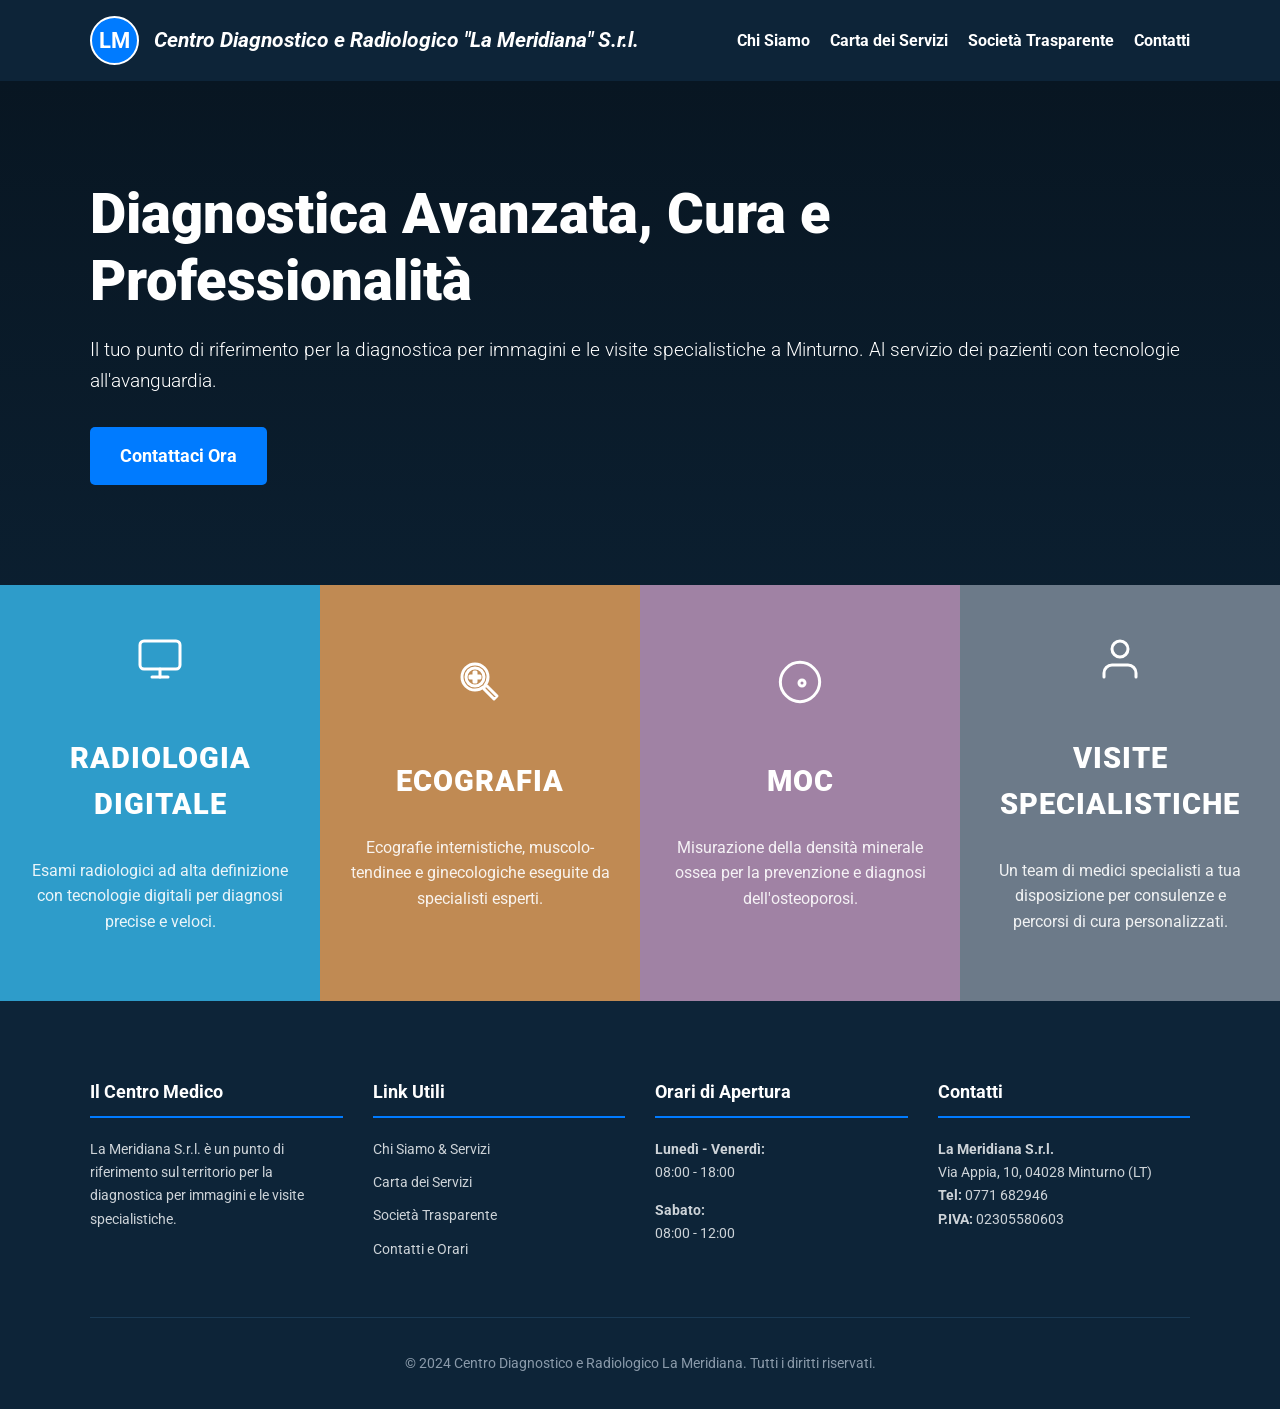
==== index.html @ 8ffae7f6 "Add files via upload" ====
<!DOCTYPE html>
<html lang="it">
<head>
    <meta charset="UTF-8">
    <meta name="viewport" content="width=device-width, initial-scale=1.0">
    <title>Centro Diagnostico La Meridiana - Minturno</title>
    <link rel="stylesheet" href="style.css">
    <link rel="preconnect" href="https://fonts.googleapis.com">
    <link rel="preconnect" href="https://fonts.gstatic.com" crossorigin>
    <link href="https://fonts.googleapis.com/css2?family=Roboto:wght@300;400;700;900&display=swap" rel="stylesheet">
</head>
<body>

<header>
    <div class="container">
        <h1>
            <a href="index.html" class="logo-link">
                <span class="logo-icon">LM</span>
                <span class="logo-text-container">
                    <span class="logo-line-1">Centro Diagnostico e Radiologico</span>
                    <span class="logo-line-2">"La Meridiana" S.r.l.</span>
                </span>
            </a>
        </h1>
        
        <nav id="main-nav">
            <ul>
                <!-- La homepage non ha il link a se stessa nel menu principale -->
                <li><a href="chi-siamo.html">Chi Siamo</a></li>
                <li><a href="carta-dei-servizi.html">Carta dei Servizi</a></li>
                <li><a href="societa-trasparente.html">Società Trasparente</a></li>
                <li><a href="contatti.html">Contatti</a></li>
            </ul>
        </nav>
    </div>
    
    <!-- Il pulsante è stato spostato qui fuori dal .container -->
    <button class="menu-toggle" id="menu-toggle">
        <div class="bar"></div>
        <div class="bar"></div>
        <div class="bar"></div>
    </button>
</header>

    <main>
        <section id="hero-combined">
            <div class="hero-content container">
                <h2>Diagnostica Avanzata, Cura e Professionalità</h2>
                <p>Il tuo punto di riferimento per la diagnostica per immagini e le visite specialistiche a Minturno. Al servizio dei pazienti con tecnologie all'avanguardia.</p>
                <a href="contatti.html" class="cta-button">Contattaci Ora</a>
            </div>

            <div class="full-width-services">
                <div class="service-grid-colored">
                    <div class="service-box" style="background-color: #2E9CCA;">
                        <div class="service-icon"><svg xmlns="http://www.w3.org/2000/svg" width="48" height="48" viewBox="0 0 24 24" fill="none" stroke="currentColor" stroke-width="1.5" stroke-linecap="round" stroke-linejoin="round"><rect x="2" y="3" width="20" height="14" rx="2" ry="2"></rect><line x1="8" y1="21" x2="16" y2="21"></line><line x1="12" y1="17" x2="12" y2="21"></line></svg></div>
                        <h3>Radiologia Digitale</h3><p>Esami radiologici ad alta definizione con tecnologie digitali per diagnosi precise e veloci.</p>
                    </div>
                    <div class="service-box" style="background-color: #C08A53;">
                        <div class="service-icon"><svg xmlns="http://www.w3.org/2000/svg" width="48" height="48" viewBox="0 0 24 24" fill="none" stroke="currentColor" stroke-width="1.5" stroke-linecap="round" stroke-linejoin="round"><path d="M15.5 14h-.79l-.28-.27C15.41 12.59 16 11.11 16 9.5 16 5.91 13.09 3 9.5 3S3 5.91 3 9.5 5.91 16 9.5 16c1.61 0 3.09-.59 4.23-1.57l.27.28v.79l5 4.99L20.49 19l-4.99-5zm-6 0C7.01 14 5 11.99 5 9.5S7.01 5 9.5 5 14 7.01 14 9.5 11.99 14 9.5 14z"></path><path d="M12 10h-2v2H9v-2H7V9h2V7h1v2h2v1z"></path></svg></div>
                        <h3>Ecografia</h3><p>Ecografie internistiche, muscolo-tendinee e ginecologiche eseguite da specialisti esperti.</p>
                    </div>
                    <div class="service-box" style="background-color: #A082A4;">
                        <div class="service-icon"><svg xmlns="http://www.w3.org/2000/svg" width="48" height="48" viewBox="0 0 24 24" fill="none" stroke="currentColor" stroke-width="1.5" stroke-linecap="round" stroke-linejoin="round"><path d="M14.5 12.5C14.5 13.3284 13.8284 14 13 14C12.1716 14 11.5 13.3284 11.5 12.5C11.5 11.6716 12.1716 11 13 11C13.8284 11 14.5 11.6716 14.5 12.5Z"></path><path d="M18.8839 18.8839C17.0294 20.7384 14.6158 21.8333 12 21.8333C9.38418 21.8333 6.97063 20.7384 5.11612 18.8839C3.26161 17.0294 2.16667 14.6158 2.16667 12C2.16667 9.38418 3.26161 6.97063 5.11612 5.11612C6.97063 3.26161 9.38418 2.16667 12 2.16667C14.6158 2.16667 16.9706 3.26161 18.8839 5.11612C20.7384 6.97063 21.8333 9.38418 21.8333 12C21.8333 14.6158 20.7384 16.9706 18.8839 18.8839Z"></path></svg></div>
                        <h3>MOC</h3><p>Misurazione della densità minerale ossea per la prevenzione e diagnosi dell'osteoporosi.</p>
                    </div>
                    <div class="service-box" style="background-color: #6C7A89;">
                        <div class="service-icon"><svg xmlns="http://www.w3.org/2000/svg" width="48" height="48" viewBox="0 0 24 24" fill="none" stroke="currentColor" stroke-width="1.5" stroke-linecap="round" stroke-linejoin="round"><path d="M20 21v-2a4 4 0 0 0-4-4H8a4 4 0 0 0-4 4v2"></path><circle cx="12" cy="7" r="4"></circle></svg></div>
                        <h3>Visite Specialistiche</h3><p>Un team di medici specialisti a tua disposizione per consulenze e percorsi di cura personalizzati.</p>
                    </div>
                </div>
            </div>
        </section>
    </main>

    <footer>
        <div class="container">
            <div class="footer-grid">
                <div class="footer-column"><h3>Il Centro Medico</h3><p>La Meridiana S.r.l. è un punto di riferimento sul territorio per la diagnostica per immagini e le visite specialistiche.</p></div>
                <div class="footer-column"><h3>Link Utili</h3><ul><li><a href="chi-siamo.html">Chi Siamo & Servizi</a></li><li><a href="carta-dei-servizi.html">Carta dei Servizi</a></li><li><a href="societa-trasparente.html">Società Trasparente</a></li><li><a href="contatti.html">Contatti e Orari</a></li></ul></div>
                <div class="footer-column">
                    <h3>Orari di Apertura</h3>
                    <!-- Orari aggiornati -->
                    <p><strong>Lunedì - Venerdì:</strong><br>08:00 - 18:00</p>
                    <p><strong>Sabato:</strong><br>08:00 - 12:00</p>
                </div>
                <div class="footer-column">
                    <h3>Contatti</h3>
                    <!-- Contatti aggiornati -->
                    <p><strong>La Meridiana S.r.l.</strong><br>Via Appia, 10, 04028 Minturno (LT)<br><strong>Tel:</strong> 0771 682946<br><strong>P.IVA:</strong> 02305580603</p>
                </div>
            </div>
            <div class="footer-bottom"><p>© 2024 Centro Diagnostico e Radiologico La Meridiana. Tutti i diritti riservati.</p></div>
        </div>
    </footer>

<script>
    const menuToggle = document.getElementById('menu-toggle');
    const mainNav = document.getElementById('main-nav');

    menuToggle.addEventListener('click', () => {
        // Invece di 'active', cambiamo la classe del NAV per farlo apparire/scomparire
        if (mainNav.classList.contains('mobile-nav')) {
            mainNav.classList.remove('mobile-nav');
        } else {
            mainNav.classList.add('mobile-nav');
        }
    });
</script>

</body>
</html>
---- style.css ----
/* Reset e Stili Globali */
body {
    font-family: 'Roboto', sans-serif;
    margin: 0;
    line-height: 1.6;
    color: #333;
    background-color: #f4f4f4;
}

.container {
    width: 90%;
    max-width: 1100px;
    margin: auto;
    padding: 0;
}

h1, h2, h3 {
    font-weight: 700;
    color: #004080;
}

a {
    color: #007BFF;
    text-decoration: none;
}
a:hover {
    text-decoration: underline;
}

/* Header */
header {
    background: #0d2438;
    padding: 1rem 20px;
    position: sticky;
    top: 0;
    z-index: 1000;
    display: flex;
    align-items: center;
    justify-content: space-between;
}

header .container {
    display: flex;
    justify-content: space-between;
    align-items: center;
    width: 100%;
}

/* Nascondiamo l'H1 di base perché lo stilizziamo nel link */
header h1 {
    margin: 0;
}

.logo-link {
    display: flex;
    align-items: center;
    color: #fff;
    text-decoration: none;
}
.logo-link:hover {
    text-decoration: none;
    color: #fff;
}

.logo-icon {
    display: flex;
    align-items: center;
    justify-content: center;
    width: 45px;
    height: 45px;
    border-radius: 50%;
    background-color: #007BFF; /* Colore di sfondo del cerchio */
    color: #fff;
    font-weight: 700;
    font-size: 1.4rem;
    margin-right: 15px;
    border: 2px solid #fff; /* Bordo bianco attorno al cerchio */
}

.logo-text-container {
    display: flex;
    flex-direction: column;
    font-size: 1.3rem;
    font-weight: 700;
    font-style: italic; /* Applica il corsivo come richiesto */
    line-height: 1.2;
}

.logo-line-1, .logo-line-2 {
    display: block; /* Mantiene le scritte su righe separate */
}

/* Su desktop nascondiamo le singole righe e mostriamo il testo completo */
.logo-line-1::after {
    content: ' "La Meridiana" S.r.l.';
    white-space: nowrap;
}
.logo-line-2 {
    display: none;
}


header nav ul {
    list-style: none;
    margin: 0;
    padding: 0;
    display: flex;
}

header nav ul li {
    margin-left: 20px;
}

header nav a {
    text-decoration: none;
    color: #fff;
    font-weight: 700;
    transition: color 0.3s, border-bottom-color 0.3s;
    padding-bottom: 5px;
    border-bottom: 2px solid transparent;
}

header nav a:hover {
    color: #007BFF;
    border-bottom-color: #007BFF;
    text-decoration: none;
}

/* ---- MENU MOBILE ---- */
.menu-toggle {
    display: none;
    flex-direction: column;
    justify-content: space-around;
    width: 30px;
    height: 25px;
    background: transparent;
    border: none;
    cursor: pointer;
    padding: 0;
    z-index: 1001;
}
.menu-toggle .bar {
    width: 100%;
    height: 3px;
    background-color: #fff;
    border-radius: 10px;
    transition: all 0.3s ease-in-out;
}


/* ---- BLOCCO COMBINATO HERO + SERVIZI (HOMEPAGE) ---- */
#hero-combined {
    padding-top: 100px;
    position: relative;
    background-color: #0d2438;
}

#hero-combined::before {
    content: '';
    position: absolute;
    top: 0;
    left: 0;
    right: 0;
    bottom: 0;
    z-index: 1;
    background: 
        linear-gradient(to bottom, rgba(255, 255, 255, 0), rgba(13, 36, 56, 1) 90%),
        linear-gradient(rgba(0, 0, 0, 0.4), rgba(0, 0, 0, 0.4)),
        url('https://images.unsplash.com/photo-1576091160550-2173dba999ef?q=80&w=2070&auto=format&fit=crop') no-repeat center center/cover;
}

.hero-content {
    position: relative;
    z-index: 2;
    color: #fff;
    padding-bottom: 100px;
    text-align: left;
}
.hero-content h2 { font-size: 3.5rem; font-weight: 900; line-height: 1.2; color: #fff; margin-bottom: 20px; margin-top: 0; }
.hero-content p { font-size: 1.2rem; margin-bottom: 30px; font-weight: 300; }

.cta-button {
    background: #007BFF;
    color: #fff;
    padding: 15px 30px;
    text-decoration: none;
    border-radius: 5px;
    font-size: 1.1rem;
    font-weight: 700;
    transition: background-color 0.3s;
    display: inline-block;
}
.cta-button:hover { background: #0056b3; text-decoration: none; }


/* ---- SEZIONE SERVIZI (HOMEPAGE) A PIENO SCHERMO ---- */
.full-width-services {
    position: relative;
    z-index: 2;
}
.service-grid-colored {
    display: grid;
    grid-template-columns: repeat(4, 1fr);
    gap: 0;
}
.service-box {
    color: #fff;
    padding: 50px 30px;
    text-align: center;
    transition: transform 0.3s, filter 0.3s;
    display: flex;
    flex-direction: column;
    align-items: center;
    justify-content: center;
}
.service-box:hover {
    transform: translateY(-15px);
    filter: brightness(1.1);
}
.service-box .service-icon {
    margin-bottom: 20px;
    line-height: 1;
}
.service-box .service-icon svg {
    stroke-width: 1.5;
}
.service-box h3 {
    color: #fff;
    font-size: 1.8rem;
    font-weight: 900;
    margin-bottom: 15px;
    text-transform: uppercase;
    letter-spacing: 1px;
}
.service-box p {
    font-size: 1rem;
    line-height: 1.6;
    opacity: 0.9;
    max-width: 300px;
}


/* ---- STILI PAGINE INTERNE GENERICI ---- */
main { background-color: #fff; }
main > .container { padding-top: 40px; padding-bottom: 40px; }
.page-header {
    background-color: #f8f9fa;
    padding: 40px 20px;
    margin-bottom: 40px;
    border-bottom: 1px solid #dee2e6;
}
.page-header h1 { margin: 0; text-align: center; }

.page-container {
    display: grid;
    grid-template-columns: 2fr 1fr;
    gap: 40px;
}
.main-content ul { list-style-type: square; padding-left: 20px; }

/* Layout 2 colonne per Chi Siamo */
.two-column-layout { display: grid; grid-template-columns: 1fr 1fr; gap: 40px; }
.column h2 { border-bottom: 2px solid #007BFF; padding-bottom: 10px; }

/* ---- SIDEBAR ---- */
.sidebar { position: sticky; top: 120px; align-self: flex-start; }
.sidebar .action-button {
    display: flex;
    align-items: center;
    justify-content: center;
    padding: 15px;
    margin-bottom: 15px;
    text-decoration: none;
    font-weight: 700;
    border-radius: 8px;
    transition: all 0.3s;
    font-size: 1rem;
}
.sidebar .action-button:hover { text-decoration: none; }
.sidebar .action-button .icon { margin-right: 10px; font-size: 1.2rem; }
.action-button.call { background-color: #6c757d; color: #fff; }
.action-button.call:hover { background-color: #5a6268; }
.action-button.maps { background-color: #fff; color: #333; border: 1px solid #ddd; }
.action-button.maps:hover { background-color: #f4f4f4; }
.action-button.whatsapp-side { background-color: #25D366; color: #fff; }
.action-button.whatsapp-side:hover { background-color: #1DA851; }
.document-links-page { display: flex; gap: 15px; }

/* ---- STILI SOCIETÀ TRASPARENTE ---- */
.button-grid {
    display: grid;
    grid-template-columns: 1fr 1fr;
    gap: 15px;
}
.transparent-button {
    background-color: #007BFF;
    color: #fff;
    padding: 20px;
    text-decoration: none;
    border-radius: 8px;
    display: flex;
    align-items: center;
    font-weight: 700;
    transition: all 0.3s;
    border: 2px solid #007BFF;
}
.transparent-button:hover { background-color: #0056b3; border-color: #0056b3; text-decoration: none; }
.transparent-button span { margin-right: 15px; font-size: 1.5rem; }

.disclaimer-box {
    margin-top: 40px;
    padding: 20px;
    background-color: #f8f9fa;
    border-left: 5px solid #6c757d;
}
.disclaimer-button {
    display: inline-block;
    margin-top: 15px;
    background-color: #6c757d;
    color: #fff;
    padding: 10px 20px;
    text-decoration: none;
    border-radius: 5px;
}
.disclaimer-button:hover { text-decoration: none; background-color: #5a6268; }

/* ---- STILI PAGINA CONTATTI ---- */
.contact-bar { display: flex; background-color: #f8f9fa; }
.contact-button { flex: 1; text-align: center; padding: 20px; text-decoration: none; font-weight: 700; color: #fff; transition: opacity 0.3s; }
.contact-button:hover { opacity: 0.9; text-decoration: none; }
.contact-button.call-main { background-color: #6c757d; }
.contact-button.whatsapp { background-color: #25D366; }
.contact-button.gmaps { background-color: #fff; color: #333; border: 1px solid #ddd; }

.contact-page-info { padding-top: 60px; padding-bottom: 60px; }
.contact-page-info h2 { text-align: center; margin-bottom: 40px; }
.info-columns { display: grid; grid-template-columns: repeat(3, 1fr); gap: 30px; text-align: center; }
.full-width-map iframe { display: block; width: 100%; border: 0; }

/* ---- FOOTER ---- */
footer {
    background-color: #0d2438;
    color: #cdd3d8;
    padding: 60px 20px 20px 20px;
}
.footer-grid { display: grid; grid-template-columns: repeat(4, 1fr); gap: 30px; }
.footer-column h3 { color: #fff; font-size: 1.1rem; margin-bottom: 20px; padding-bottom: 10px; border-bottom: 2px solid #007BFF; }
.footer-column p, .footer-column li { font-size: 0.9rem; }
.footer-column ul { list-style: none; padding: 0; }
.footer-column ul li { margin-bottom: 10px; }
.footer-column ul a { color: #cdd3d8; text-decoration: none; transition: color 0.3s; }
.footer-column ul a:hover { color: #007BFF; text-decoration: none; }

.footer-bottom { text-align: center; margin-top: 40px; padding-top: 20px; border-top: 1px solid #1a3a55; font-size: 0.9rem; color: #8a9aaa; }

/* ---- RESPONSIVE DESIGN ---- */
@media (max-width: 992px) {
    .footer-grid, .info-columns {
        grid-template-columns: 1fr 1fr;
    }
}

@media (max-width: 768px) {
    header .container {
        flex-wrap: nowrap;
        align-items: center;
    }
    
    /* MODIFICHE LOGO RESPONSIVE */
    .logo-text-container {
        font-size: 1rem;
    }
    .logo-line-1::after {
        content: ''; /* Rimuove il testo aggiunto per il desktop */
    }
    .logo-line-2 {
        display: block; /* Mostra la seconda riga */
    }


    .menu-toggle {
        display: flex;
        flex-shrink: 0;
    }
    
    /* Il menu di navigazione su desktop è nascosto */
    header nav {
        display: none;
    }

    /* Stile per il menu quando è aperto su mobile */
    .mobile-nav {
        display: block;
        position: absolute;
        top: 100%;
        left: 0;
        right: 0;
        background-color: #0d2438;
        padding: 10px 0;
        border-top: 1px solid #1a3a55;
    }
    .mobile-nav ul {
        flex-direction: column;
        align-items: center;
    }
    .mobile-nav ul li {
        margin: 10px 0;
    }
    
    #hero-combined { padding-top: 40px; }
    .hero-content { text-align: center; padding-bottom: 40px; }
    .hero-content h2 { font-size: 2.5rem; }

    .service-grid-colored { grid-template-columns: 1fr 1fr; }

    .two-column-layout, .page-container, .button-grid, .info-columns {
        grid-template-columns: 1fr;
    }
    .sidebar { position: static; margin-top: 40px; }
    .contact-bar { flex-direction: column; }
    .footer-grid { grid-template-columns: 1fr; text-align: center; }
    .footer-column h3 { display: inline-block; border-bottom-width: 2px; }
}

@media (max-width: 500px) {
    .service-grid-colored {
        grid-template-columns: 1fr;
    }
}```
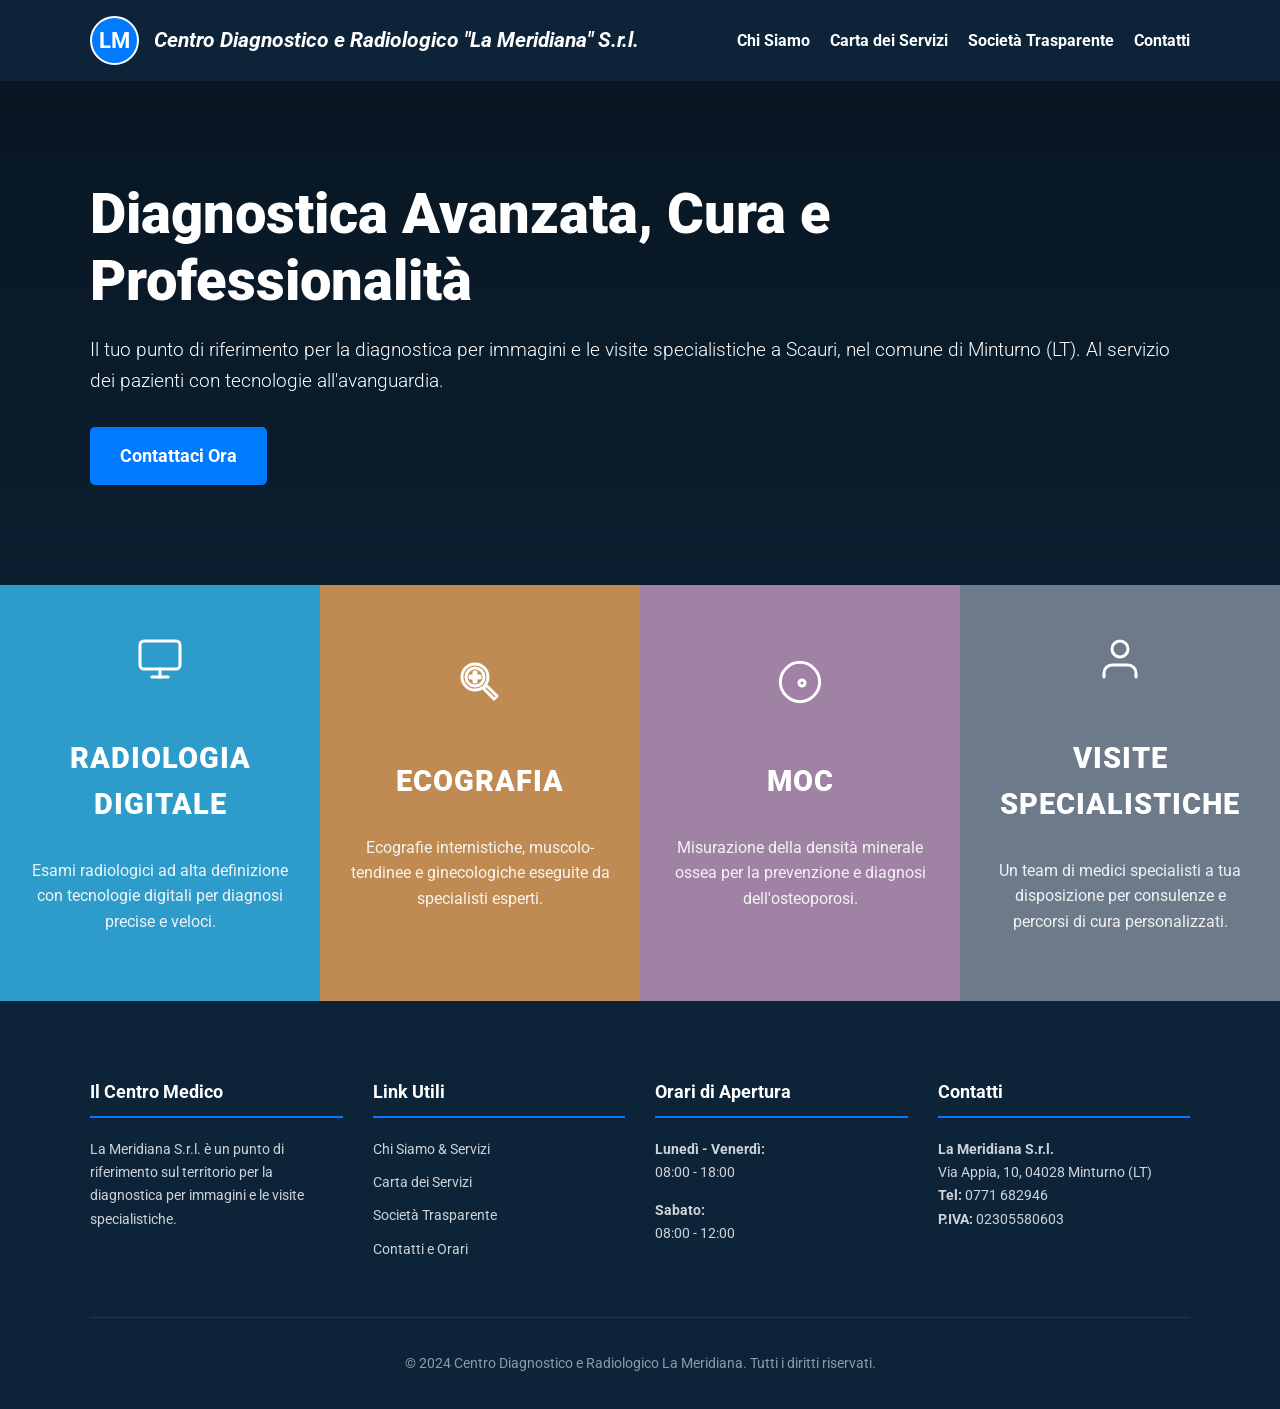
==== commit 5afe9d25: "SEO: ottimizza homepage e dati strutturati del centro" ====
--- a/index.html
+++ b/index.html
@@ -3,7 +3,15 @@
 <head>
     <meta charset="UTF-8">
     <meta name="viewport" content="width=device-width, initial-scale=1.0">
-    <title>Centro Diagnostico La Meridiana - Minturno</title>
+    <title>Radiologia, ecografia e MOC a Scauri (Minturno) | La Meridiana</title>
+    <meta name="description" content="Centro Diagnostico e Radiologico La Meridiana a Scauri, Minturno (LT): radiologia digitale, ecografia, MOC e visite specialistiche. Tel. 0771 682946.">
+    <link rel="canonical" href="https://centrodiagnosticolameridiana.github.io/scauri/">
+    <meta property="og:type" content="website">
+    <meta property="og:locale" content="it_IT">
+    <meta property="og:title" content="Radiologia, ecografia e MOC a Scauri (Minturno) | La Meridiana">
+    <meta property="og:description" content="Centro Diagnostico e Radiologico La Meridiana a Scauri, Minturno (LT): radiologia digitale, ecografia, MOC e visite specialistiche. Tel. 0771 682946.">
+    <meta property="og:url" content="https://centrodiagnosticolameridiana.github.io/scauri/">
+    <script type="application/ld+json">{"@context":"https://schema.org","@type":"MedicalClinic","@id":"https://centrodiagnosticolameridiana.github.io/scauri/#centro","name":"Centro Diagnostico e Radiologico La Meridiana S.r.l.","url":"https://centrodiagnosticolameridiana.github.io/scauri/","telephone":"+390771682946","email":"radiologiameridiana@gmail.com","address":{"@type":"PostalAddress","streetAddress":"Via Appia, 10","addressLocality":"Minturno","addressRegion":"LT","postalCode":"04028","addressCountry":"IT"},"openingHoursSpecification":[{"@type":"OpeningHoursSpecification","dayOfWeek":["Monday","Tuesday","Wednesday","Thursday","Friday"],"opens":"08:00","closes":"18:00"},{"@type":"OpeningHoursSpecification","dayOfWeek":"Saturday","opens":"08:00","closes":"12:00"}]}</script>
     <link rel="stylesheet" href="style.css">
     <link rel="preconnect" href="https://fonts.googleapis.com">
     <link rel="preconnect" href="https://fonts.gstatic.com" crossorigin>
@@ -46,7 +54,7 @@
         <section id="hero-combined">
             <div class="hero-content container">
                 <h2>Diagnostica Avanzata, Cura e Professionalità</h2>
-                <p>Il tuo punto di riferimento per la diagnostica per immagini e le visite specialistiche a Minturno. Al servizio dei pazienti con tecnologie all'avanguardia.</p>
+                <p>Il tuo punto di riferimento per la diagnostica per immagini e le visite specialistiche a Scauri, nel comune di Minturno (LT). Al servizio dei pazienti con tecnologie all'avanguardia.</p>
                 <a href="contatti.html" class="cta-button">Contattaci Ora</a>
             </div>
 
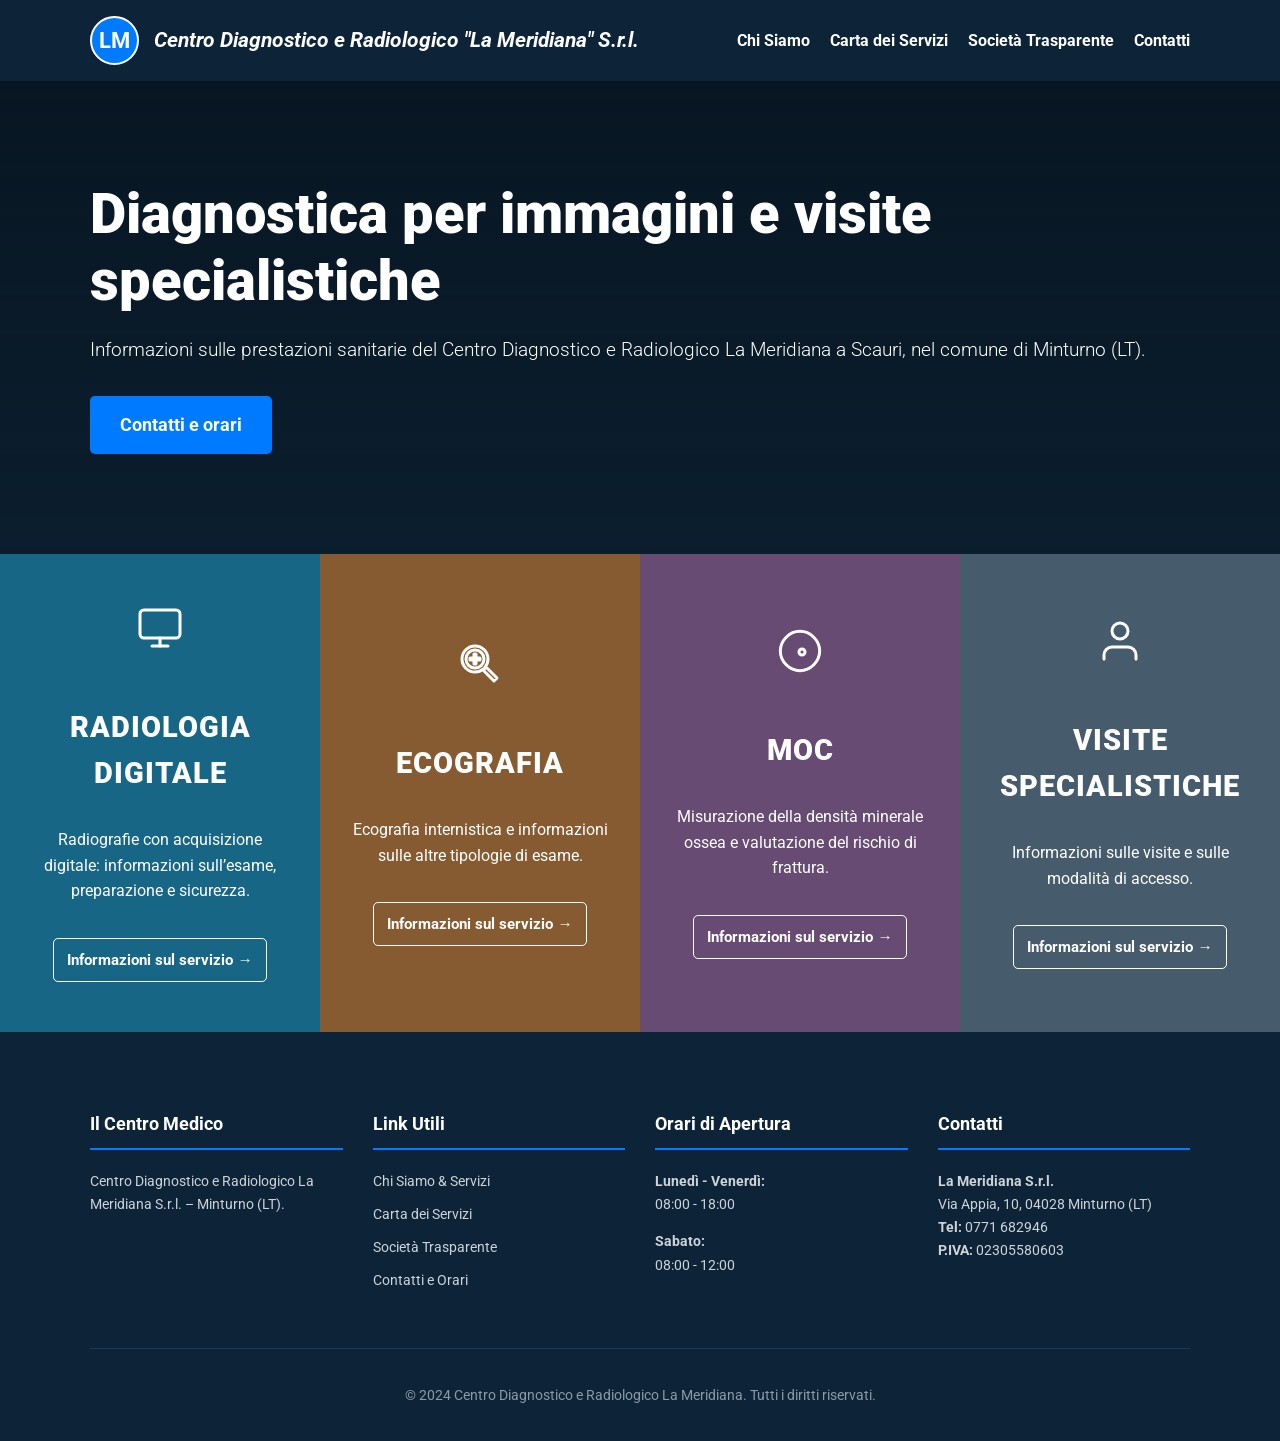
==== commit c628321d: "Collega i quattro riquadri alle schede informative e migliora accessibilità" ====
--- a/index.html
+++ b/index.html
@@ -11,11 +11,14 @@
     <meta property="og:title" content="Radiologia, ecografia e MOC a Scauri (Minturno) | La Meridiana">
     <meta property="og:description" content="Centro Diagnostico e Radiologico La Meridiana a Scauri, Minturno (LT): radiologia digitale, ecografia, MOC e visite specialistiche. Tel. 0771 682946.">
     <meta property="og:url" content="https://centrodiagnosticolameridiana.github.io/scauri/">
-    <script type="application/ld+json">{"@context":"https://schema.org","@type":"MedicalClinic","@id":"https://centrodiagnosticolameridiana.github.io/scauri/#centro","name":"Centro Diagnostico e Radiologico La Meridiana S.r.l.","url":"https://centrodiagnosticolameridiana.github.io/scauri/","telephone":"+390771682946","email":"radiologiameridiana@gmail.com","address":{"@type":"PostalAddress","streetAddress":"Via Appia, 10","addressLocality":"Minturno","addressRegion":"LT","postalCode":"04028","addressCountry":"IT"},"openingHoursSpecification":[{"@type":"OpeningHoursSpecification","dayOfWeek":["Monday","Tuesday","Wednesday","Thursday","Friday"],"opens":"08:00","closes":"18:00"},{"@type":"OpeningHoursSpecification","dayOfWeek":"Saturday","opens":"08:00","closes":"12:00"}]}</script>
+    <script type="application/ld+json">{"@context":"https://schema.org","@graph":[{"@type":"WebSite","@id":"https://centrodiagnosticolameridiana.github.io/scauri/#website","url":"https://centrodiagnosticolameridiana.github.io/scauri/","name":"Centro Diagnostico La Meridiana","alternateName":["La Meridiana","Centro Diagnostico e Radiologico La Meridiana S.r.l."],"inLanguage":"it-IT","publisher":{"@id":"https://centrodiagnosticolameridiana.github.io/scauri/#centro"}},{"@type":"MedicalClinic","@id":"https://centrodiagnosticolameridiana.github.io/scauri/#centro","name":"Centro Diagnostico e Radiologico La Meridiana S.r.l.","url":"https://centrodiagnosticolameridiana.github.io/scauri/","telephone":"+390771682946","email":"radiologiameridiana@gmail.com","address":{"@type":"PostalAddress","streetAddress":"Via Appia, 10","addressLocality":"Minturno","addressRegion":"LT","postalCode":"04028","addressCountry":"IT"},"openingHoursSpecification":[{"@type":"OpeningHoursSpecification","dayOfWeek":["Monday","Tuesday","Wednesday","Thursday","Friday"],"opens":"08:00","closes":"18:00"},{"@type":"OpeningHoursSpecification","dayOfWeek":"Saturday","opens":"08:00","closes":"12:00"}],"alternateName":"La Meridiana","logo":{"@type":"ImageObject","url":"https://centrodiagnosticolameridiana.github.io/scauri/favicon.svg","width":96,"height":96}}]}</script>
     <link rel="stylesheet" href="style.css">
     <link rel="preconnect" href="https://fonts.googleapis.com">
     <link rel="preconnect" href="https://fonts.gstatic.com" crossorigin>
     <link href="https://fonts.googleapis.com/css2?family=Roboto:wght@300;400;700;900&display=swap" rel="stylesheet">
+    <link rel="icon" type="image/svg+xml" sizes="any" href="https://centrodiagnosticolameridiana.github.io/scauri/favicon.svg">
+    <meta property="og:site_name" content="Centro Diagnostico La Meridiana">
+<style>.service-grid-colored a.service-box{color:#fff;text-decoration:none;cursor:pointer;position:relative}.service-grid-colored a.service-box p{color:#fff;opacity:1}.service-grid-colored a.service-box:hover{transform:none;filter:none;box-shadow:inset 0 0 0 3px rgba(255,255,255,.75)}.service-grid-colored a.service-box:focus-visible{outline:4px solid #fff;outline-offset:-7px}.service-details{margin-top:18px;display:inline-block;padding:9px 13px;border:1px solid #fff;border-radius:5px;font-weight:700;font-size:.95rem}.service-grid-colored a.service-box:hover .service-details{text-decoration:underline}</style>
 </head>
 <body>
 
@@ -43,7 +46,7 @@
     </div>
     
     <!-- Il pulsante è stato spostato qui fuori dal .container -->
-    <button class="menu-toggle" id="menu-toggle">
+    <button type="button" class="menu-toggle" id="menu-toggle" aria-label="Menu di navigazione" aria-controls="main-nav" aria-expanded="false">
         <div class="bar"></div>
         <div class="bar"></div>
         <div class="bar"></div>
@@ -53,29 +56,25 @@
     <main>
         <section id="hero-combined">
             <div class="hero-content container">
-                <h2>Diagnostica Avanzata, Cura e Professionalità</h2>
-                <p>Il tuo punto di riferimento per la diagnostica per immagini e le visite specialistiche a Scauri, nel comune di Minturno (LT). Al servizio dei pazienti con tecnologie all'avanguardia.</p>
-                <a href="contatti.html" class="cta-button">Contattaci Ora</a>
+                <h2>Diagnostica per immagini e visite specialistiche</h2>
+                <p>Informazioni sulle prestazioni sanitarie del Centro Diagnostico e Radiologico La Meridiana a Scauri, nel comune di Minturno (LT).</p>
+                <a href="contatti.html" class="cta-button">Contatti e orari</a>
             </div>
 
-            <div class="full-width-services">
+            <div class="full-width-services" id="servizi">
                 <div class="service-grid-colored">
-                    <div class="service-box" style="background-color: #2E9CCA;">
+                    <a class="service-box" href="radiologia-digitale.html" style="background-color: #176685;">
                         <div class="service-icon"><svg xmlns="http://www.w3.org/2000/svg" width="48" height="48" viewBox="0 0 24 24" fill="none" stroke="currentColor" stroke-width="1.5" stroke-linecap="round" stroke-linejoin="round"><rect x="2" y="3" width="20" height="14" rx="2" ry="2"></rect><line x1="8" y1="21" x2="16" y2="21"></line><line x1="12" y1="17" x2="12" y2="21"></line></svg></div>
-                        <h3>Radiologia Digitale</h3><p>Esami radiologici ad alta definizione con tecnologie digitali per diagnosi precise e veloci.</p>
-                    </div>
-                    <div class="service-box" style="background-color: #C08A53;">
+                        <h3>Radiologia Digitale</h3><p>Radiografie con acquisizione digitale: informazioni sull’esame, preparazione e sicurezza.</p><span class="service-details">Informazioni sul servizio <span aria-hidden="true">→</span></span></a>
+                    <a class="service-box" href="ecografia.html" style="background-color: #865b31;">
                         <div class="service-icon"><svg xmlns="http://www.w3.org/2000/svg" width="48" height="48" viewBox="0 0 24 24" fill="none" stroke="currentColor" stroke-width="1.5" stroke-linecap="round" stroke-linejoin="round"><path d="M15.5 14h-.79l-.28-.27C15.41 12.59 16 11.11 16 9.5 16 5.91 13.09 3 9.5 3S3 5.91 3 9.5 5.91 16 9.5 16c1.61 0 3.09-.59 4.23-1.57l.27.28v.79l5 4.99L20.49 19l-4.99-5zm-6 0C7.01 14 5 11.99 5 9.5S7.01 5 9.5 5 14 7.01 14 9.5 11.99 14 9.5 14z"></path><path d="M12 10h-2v2H9v-2H7V9h2V7h1v2h2v1z"></path></svg></div>
-                        <h3>Ecografia</h3><p>Ecografie internistiche, muscolo-tendinee e ginecologiche eseguite da specialisti esperti.</p>
-                    </div>
-                    <div class="service-box" style="background-color: #A082A4;">
+                        <h3>Ecografia</h3><p>Ecografia internistica e informazioni sulle altre tipologie di esame.</p><span class="service-details">Informazioni sul servizio <span aria-hidden="true">→</span></span></a>
+                    <a class="service-box" href="moc.html" style="background-color: #674b72;">
                         <div class="service-icon"><svg xmlns="http://www.w3.org/2000/svg" width="48" height="48" viewBox="0 0 24 24" fill="none" stroke="currentColor" stroke-width="1.5" stroke-linecap="round" stroke-linejoin="round"><path d="M14.5 12.5C14.5 13.3284 13.8284 14 13 14C12.1716 14 11.5 13.3284 11.5 12.5C11.5 11.6716 12.1716 11 13 11C13.8284 11 14.5 11.6716 14.5 12.5Z"></path><path d="M18.8839 18.8839C17.0294 20.7384 14.6158 21.8333 12 21.8333C9.38418 21.8333 6.97063 20.7384 5.11612 18.8839C3.26161 17.0294 2.16667 14.6158 2.16667 12C2.16667 9.38418 3.26161 6.97063 5.11612 5.11612C6.97063 3.26161 9.38418 2.16667 12 2.16667C14.6158 2.16667 16.9706 3.26161 18.8839 5.11612C20.7384 6.97063 21.8333 9.38418 21.8333 12C21.8333 14.6158 20.7384 16.9706 18.8839 18.8839Z"></path></svg></div>
-                        <h3>MOC</h3><p>Misurazione della densità minerale ossea per la prevenzione e diagnosi dell'osteoporosi.</p>
-                    </div>
-                    <div class="service-box" style="background-color: #6C7A89;">
+                        <h3>MOC</h3><p>Misurazione della densità minerale ossea e valutazione del rischio di frattura.</p><span class="service-details">Informazioni sul servizio <span aria-hidden="true">→</span></span></a>
+                    <a class="service-box" href="visite-specialistiche.html" style="background-color: #465b6b;">
                         <div class="service-icon"><svg xmlns="http://www.w3.org/2000/svg" width="48" height="48" viewBox="0 0 24 24" fill="none" stroke="currentColor" stroke-width="1.5" stroke-linecap="round" stroke-linejoin="round"><path d="M20 21v-2a4 4 0 0 0-4-4H8a4 4 0 0 0-4 4v2"></path><circle cx="12" cy="7" r="4"></circle></svg></div>
-                        <h3>Visite Specialistiche</h3><p>Un team di medici specialisti a tua disposizione per consulenze e percorsi di cura personalizzati.</p>
-                    </div>
+                        <h3>Visite Specialistiche</h3><p>Informazioni sulle visite e sulle modalità di accesso.</p><span class="service-details">Informazioni sul servizio <span aria-hidden="true">→</span></span></a>
                 </div>
             </div>
         </section>
@@ -84,7 +83,7 @@
     <footer>
         <div class="container">
             <div class="footer-grid">
-                <div class="footer-column"><h3>Il Centro Medico</h3><p>La Meridiana S.r.l. è un punto di riferimento sul territorio per la diagnostica per immagini e le visite specialistiche.</p></div>
+                <div class="footer-column"><h3>Il Centro Medico</h3><p>Centro Diagnostico e Radiologico La Meridiana S.r.l. – Minturno (LT).</p></div>
                 <div class="footer-column"><h3>Link Utili</h3><ul><li><a href="chi-siamo.html">Chi Siamo & Servizi</a></li><li><a href="carta-dei-servizi.html">Carta dei Servizi</a></li><li><a href="societa-trasparente.html">Società Trasparente</a></li><li><a href="contatti.html">Contatti e Orari</a></li></ul></div>
                 <div class="footer-column">
                     <h3>Orari di Apertura</h3>
@@ -109,9 +108,11 @@
     menuToggle.addEventListener('click', () => {
         // Invece di 'active', cambiamo la classe del NAV per farlo apparire/scomparire
         if (mainNav.classList.contains('mobile-nav')) {
-            mainNav.classList.remove('mobile-nav');
+            mainNav.classList.remove('mobile-nav');
+            menuToggle.setAttribute('aria-expanded','false');
         } else {
-            mainNav.classList.add('mobile-nav');
+            mainNav.classList.add('mobile-nav');
+            menuToggle.setAttribute('aria-expanded','true');
         }
     });
 </script>
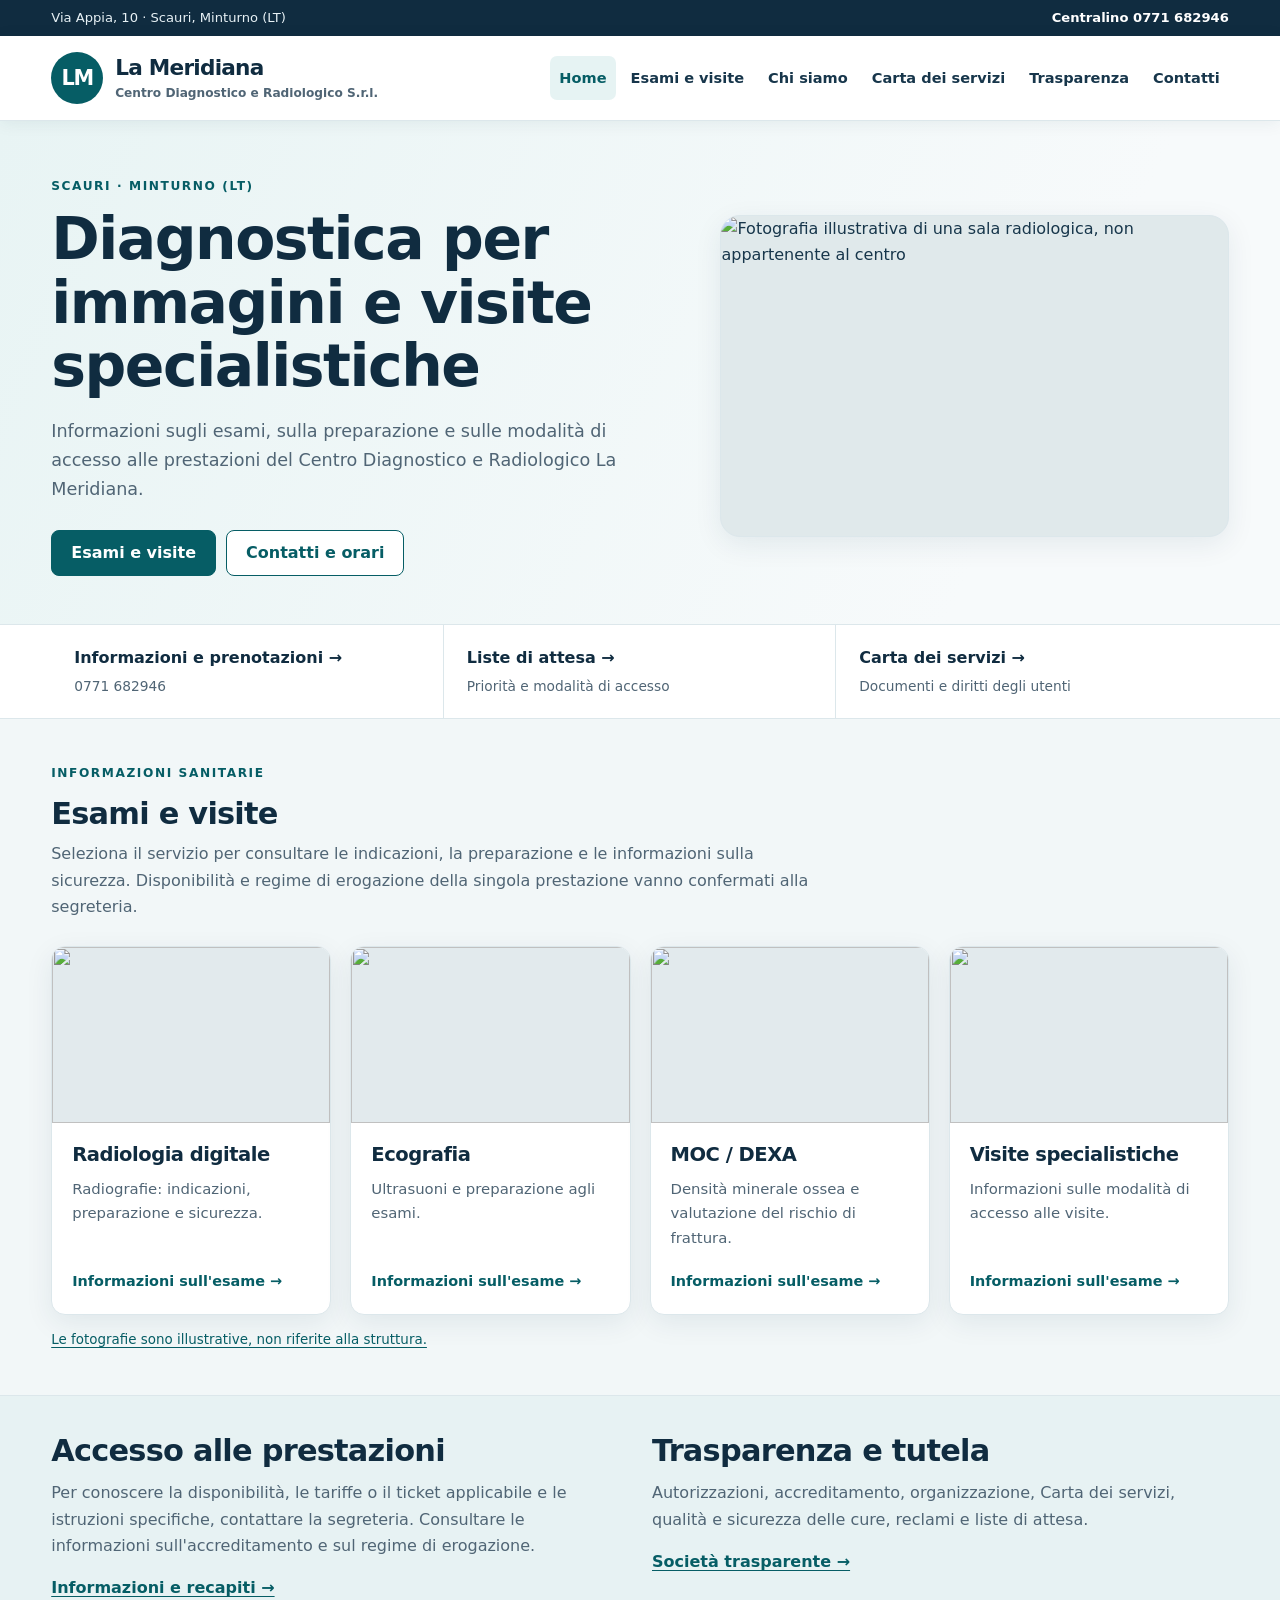
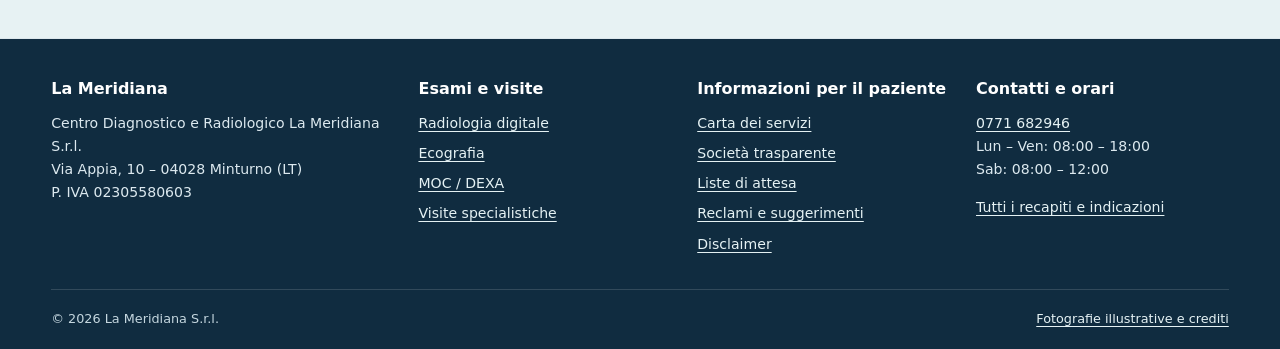
==== commit ed1a1655: "Restyling pagina e navigazione comune: index.html" ====
--- a/index.html
+++ b/index.html
@@ -18,104 +18,17 @@
     <link href="https://fonts.googleapis.com/css2?family=Roboto:wght@300;400;700;900&display=swap" rel="stylesheet">
     <link rel="icon" type="image/svg+xml" sizes="any" href="https://centrodiagnosticolameridiana.github.io/scauri/favicon.svg">
     <meta property="og:site_name" content="Centro Diagnostico La Meridiana">
-<style>.service-grid-colored a.service-box{color:#fff;text-decoration:none;cursor:pointer;position:relative}.service-grid-colored a.service-box p{color:#fff;opacity:1}.service-grid-colored a.service-box:hover{transform:none;filter:none;box-shadow:inset 0 0 0 3px rgba(255,255,255,.75)}.service-grid-colored a.service-box:focus-visible{outline:4px solid #fff;outline-offset:-7px}.service-details{margin-top:18px;display:inline-block;padding:9px 13px;border:1px solid #fff;border-radius:5px;font-weight:700;font-size:.95rem}.service-grid-colored a.service-box:hover .service-details{text-decoration:underline}</style>
+
 </head>
 <body>
 
-<header>
-    <div class="container">
-        <h1>
-            <a href="index.html" class="logo-link">
-                <span class="logo-icon">LM</span>
-                <span class="logo-text-container">
-                    <span class="logo-line-1">Centro Diagnostico e Radiologico</span>
-                    <span class="logo-line-2">"La Meridiana" S.r.l.</span>
-                </span>
-            </a>
-        </h1>
-        
-        <nav id="main-nav">
-            <ul>
-                <!-- La homepage non ha il link a se stessa nel menu principale -->
-                <li><a href="chi-siamo.html">Chi Siamo</a></li>
-                <li><a href="carta-dei-servizi.html">Carta dei Servizi</a></li>
-                <li><a href="societa-trasparente.html">Società Trasparente</a></li>
-                <li><a href="contatti.html">Contatti</a></li>
-            </ul>
-        </nav>
-    </div>
-    
-    <!-- Il pulsante è stato spostato qui fuori dal .container -->
-    <button type="button" class="menu-toggle" id="menu-toggle" aria-label="Menu di navigazione" aria-controls="main-nav" aria-expanded="false">
-        <div class="bar"></div>
-        <div class="bar"></div>
-        <div class="bar"></div>
-    </button>
-</header>
+<a href="#contenuto" class="skip-link">Vai al contenuto</a><div class="utility"><div class="container"><span class="location">Via Appia, 10 · Scauri, Minturno (LT)</span><a href="tel:+390771682946">Centralino 0771 682946</a></div></div><header><div class="container"><a href="index.html" class="logo-link" aria-label="La Meridiana - homepage"><span class="logo-icon" aria-hidden="true">LM</span><span class="logo-text-container"><span class="logo-line-1">La Meridiana</span><span class="logo-line-2">Centro Diagnostico e Radiologico S.r.l.</span></span></a><nav id="main-nav" aria-label="Menu principale"><ul><li><a href="index.html" aria-current="page">Home</a></li><li><a href="index.html#servizi">Esami e visite</a></li><li><a href="chi-siamo.html">Chi siamo</a></li><li><a href="carta-dei-servizi.html">Carta dei servizi</a></li><li><a href="societa-trasparente.html">Trasparenza</a></li><li><a href="contatti.html">Contatti</a></li></ul></nav><button type="button" id="menu-toggle" class="menu-toggle" aria-label="Menu di navigazione" aria-controls="main-nav" aria-expanded="false"><span class="bar"></span><span class="bar"></span><span class="bar"></span></button></div></header>
 
-    <main>
-        <section id="hero-combined">
-            <div class="hero-content container">
-                <h2>Diagnostica per immagini e visite specialistiche</h2>
-                <p>Informazioni sulle prestazioni sanitarie del Centro Diagnostico e Radiologico La Meridiana a Scauri, nel comune di Minturno (LT).</p>
-                <a href="contatti.html" class="cta-button">Contatti e orari</a>
-            </div>
+    <main id="contenuto"><section class="home-hero"><div class="container"><div class="hero-copy"><p class="eyebrow">Scauri · Minturno (LT)</p><h1>Diagnostica per immagini e visite specialistiche</h1><p>Informazioni sugli esami, sulla preparazione e sulle modalità di accesso alle prestazioni del Centro Diagnostico e Radiologico La Meridiana.</p><div class="hero-actions"><a href="#servizi" class="cta-button">Esami e visite</a><a href="contatti.html" class="secondary-button">Contatti e orari</a></div></div><div class="hero-photo"><img src="https://thumb.wikimedia.org/wikipedia/commons/thumb/6/67/Digital_radiography_Machine_08.jpg/960px-Digital_radiography_Machine_08.jpg" alt="Fotografia illustrativa di una sala radiologica, non appartenente al centro" width="960" height="720" decoding="async" referrerpolicy="no-referrer"></div></div></section><section class="quick-access" aria-label="Accesso rapido"><div class="container"><a href="tel:+390771682946"><strong>Informazioni e prenotazioni →</strong><small>0771 682946</small></a><a href="liste-di-attesa.html"><strong>Liste di attesa →</strong><small>Priorità e modalità di accesso</small></a><a href="carta-dei-servizi.html"><strong>Carta dei servizi →</strong><small>Documenti e diritti degli utenti</small></a></div></section><section class="home-section container" id="servizi"><p class="eyebrow">Informazioni sanitarie</p><h2>Esami e visite</h2><p class="section-intro">Seleziona il servizio per consultare le indicazioni, la preparazione e le informazioni sulla sicurezza. Disponibilità e regime di erogazione della singola prestazione vanno confermati alla segreteria.</p><div class="service-cards"><a class="service-card" href="radiologia-digitale.html"><img src="https://thumb.wikimedia.org/wikipedia/commons/thumb/6/67/Digital_radiography_Machine_08.jpg/960px-Digital_radiography_Machine_08.jpg" alt="" loading="lazy" decoding="async" referrerpolicy="no-referrer"><div class="service-card-content"><h3>Radiologia digitale</h3><p>Radiografie: indicazioni, preparazione e sicurezza.</p><span class="card-link">Informazioni sull'esame →</span></div></a><a class="service-card" href="ecografia.html"><img src="https://thumb.wikimedia.org/wikipedia/commons/thumb/1/13/Medical_ultrasound_examination.JPG/960px-Medical_ultrasound_examination.JPG" alt="" loading="lazy" decoding="async" referrerpolicy="no-referrer"><div class="service-card-content"><h3>Ecografia</h3><p>Ultrasuoni e preparazione agli esami.</p><span class="card-link">Informazioni sull'esame →</span></div></a><a class="service-card" href="moc.html"><img src="https://thumb.wikimedia.org/wikipedia/commons/thumb/c/c8/DEXA_scanner_in_use_ALSPAC.jpg/960px-DEXA_scanner_in_use_ALSPAC.jpg" alt="" loading="lazy" decoding="async" referrerpolicy="no-referrer"><div class="service-card-content"><h3>MOC / DEXA</h3><p>Densità minerale ossea e valutazione del rischio di frattura.</p><span class="card-link">Informazioni sull'esame →</span></div></a><a class="service-card" href="visite-specialistiche.html"><img src="https://thumb.wikimedia.org/wikipedia/commons/thumb/e/ea/Female_doctor_listens_to_the_patient_using_a_stethoscope_closeup.jpg/960px-Female_doctor_listens_to_the_patient_using_a_stethoscope_closeup.jpg" alt="" loading="lazy" decoding="async" referrerpolicy="no-referrer"><div class="service-card-content"><h3>Visite specialistiche</h3><p>Informazioni sulle modalità di accesso alle visite.</p><span class="card-link">Informazioni sull'esame →</span></div></a></div><p class="photo-info"><a href="crediti-immagini.html">Le fotografie sono illustrative, non riferite alla struttura.</a></p></section><section class="access-band"><div class="container"><div><h2>Accesso alle prestazioni</h2><p>Per conoscere la disponibilità, le tariffe o il ticket applicabile e le istruzioni specifiche, contattare la segreteria. Consultare le informazioni sull'accreditamento e sul regime di erogazione.</p><a href="contatti.html">Informazioni e recapiti →</a></div><div><h2>Trasparenza e tutela</h2><p>Autorizzazioni, accreditamento, organizzazione, Carta dei servizi, qualità e sicurezza delle cure, reclami e liste di attesa.</p><a href="societa-trasparente.html">Società trasparente →</a></div></div></section></main>
 
-            <div class="full-width-services" id="servizi">
-                <div class="service-grid-colored">
-                    <a class="service-box" href="radiologia-digitale.html" style="background-color: #176685;">
-                        <div class="service-icon"><svg xmlns="http://www.w3.org/2000/svg" width="48" height="48" viewBox="0 0 24 24" fill="none" stroke="currentColor" stroke-width="1.5" stroke-linecap="round" stroke-linejoin="round"><rect x="2" y="3" width="20" height="14" rx="2" ry="2"></rect><line x1="8" y1="21" x2="16" y2="21"></line><line x1="12" y1="17" x2="12" y2="21"></line></svg></div>
-                        <h3>Radiologia Digitale</h3><p>Radiografie con acquisizione digitale: informazioni sull’esame, preparazione e sicurezza.</p><span class="service-details">Informazioni sul servizio <span aria-hidden="true">→</span></span></a>
-                    <a class="service-box" href="ecografia.html" style="background-color: #865b31;">
-                        <div class="service-icon"><svg xmlns="http://www.w3.org/2000/svg" width="48" height="48" viewBox="0 0 24 24" fill="none" stroke="currentColor" stroke-width="1.5" stroke-linecap="round" stroke-linejoin="round"><path d="M15.5 14h-.79l-.28-.27C15.41 12.59 16 11.11 16 9.5 16 5.91 13.09 3 9.5 3S3 5.91 3 9.5 5.91 16 9.5 16c1.61 0 3.09-.59 4.23-1.57l.27.28v.79l5 4.99L20.49 19l-4.99-5zm-6 0C7.01 14 5 11.99 5 9.5S7.01 5 9.5 5 14 7.01 14 9.5 11.99 14 9.5 14z"></path><path d="M12 10h-2v2H9v-2H7V9h2V7h1v2h2v1z"></path></svg></div>
-                        <h3>Ecografia</h3><p>Ecografia internistica e informazioni sulle altre tipologie di esame.</p><span class="service-details">Informazioni sul servizio <span aria-hidden="true">→</span></span></a>
-                    <a class="service-box" href="moc.html" style="background-color: #674b72;">
-                        <div class="service-icon"><svg xmlns="http://www.w3.org/2000/svg" width="48" height="48" viewBox="0 0 24 24" fill="none" stroke="currentColor" stroke-width="1.5" stroke-linecap="round" stroke-linejoin="round"><path d="M14.5 12.5C14.5 13.3284 13.8284 14 13 14C12.1716 14 11.5 13.3284 11.5 12.5C11.5 11.6716 12.1716 11 13 11C13.8284 11 14.5 11.6716 14.5 12.5Z"></path><path d="M18.8839 18.8839C17.0294 20.7384 14.6158 21.8333 12 21.8333C9.38418 21.8333 6.97063 20.7384 5.11612 18.8839C3.26161 17.0294 2.16667 14.6158 2.16667 12C2.16667 9.38418 3.26161 6.97063 5.11612 5.11612C6.97063 3.26161 9.38418 2.16667 12 2.16667C14.6158 2.16667 16.9706 3.26161 18.8839 5.11612C20.7384 6.97063 21.8333 9.38418 21.8333 12C21.8333 14.6158 20.7384 16.9706 18.8839 18.8839Z"></path></svg></div>
-                        <h3>MOC</h3><p>Misurazione della densità minerale ossea e valutazione del rischio di frattura.</p><span class="service-details">Informazioni sul servizio <span aria-hidden="true">→</span></span></a>
-                    <a class="service-box" href="visite-specialistiche.html" style="background-color: #465b6b;">
-                        <div class="service-icon"><svg xmlns="http://www.w3.org/2000/svg" width="48" height="48" viewBox="0 0 24 24" fill="none" stroke="currentColor" stroke-width="1.5" stroke-linecap="round" stroke-linejoin="round"><path d="M20 21v-2a4 4 0 0 0-4-4H8a4 4 0 0 0-4 4v2"></path><circle cx="12" cy="7" r="4"></circle></svg></div>
-                        <h3>Visite Specialistiche</h3><p>Informazioni sulle visite e sulle modalità di accesso.</p><span class="service-details">Informazioni sul servizio <span aria-hidden="true">→</span></span></a>
-                </div>
-            </div>
-        </section>
-    </main>
+    <footer><div class="container"><div class="footer-grid"><div class="footer-column"><h3>La Meridiana</h3><p>Centro Diagnostico e Radiologico La Meridiana S.r.l.<br>Via Appia, 10 – 04028 Minturno (LT)<br>P. IVA 02305580603</p></div><div class="footer-column"><h3>Esami e visite</h3><ul><li><a href="radiologia-digitale.html">Radiologia digitale</a></li><li><a href="ecografia.html">Ecografia</a></li><li><a href="moc.html">MOC / DEXA</a></li><li><a href="visite-specialistiche.html">Visite specialistiche</a></li></ul></div><div class="footer-column"><h3>Informazioni per il paziente</h3><ul><li><a href="carta-dei-servizi.html">Carta dei servizi</a></li><li><a href="societa-trasparente.html">Società trasparente</a></li><li><a href="liste-di-attesa.html">Liste di attesa</a></li><li><a href="societa-trasparente.html#reclami">Reclami e suggerimenti</a></li><li><a href="disclaimer.pdf">Disclaimer</a></li></ul></div><div class="footer-column"><h3>Contatti e orari</h3><p><a href="tel:+390771682946">0771 682946</a><br>Lun – Ven: 08:00 – 18:00<br>Sab: 08:00 – 12:00</p><p><a href="contatti.html">Tutti i recapiti e indicazioni</a></p></div></div><div class="footer-bottom"><p>© 2026 La Meridiana S.r.l.</p><p><a href="crediti-immagini.html">Fotografie illustrative e crediti</a></p></div></div></footer>
 
-    <footer>
-        <div class="container">
-            <div class="footer-grid">
-                <div class="footer-column"><h3>Il Centro Medico</h3><p>Centro Diagnostico e Radiologico La Meridiana S.r.l. – Minturno (LT).</p></div>
-                <div class="footer-column"><h3>Link Utili</h3><ul><li><a href="chi-siamo.html">Chi Siamo & Servizi</a></li><li><a href="carta-dei-servizi.html">Carta dei Servizi</a></li><li><a href="societa-trasparente.html">Società Trasparente</a></li><li><a href="contatti.html">Contatti e Orari</a></li></ul></div>
-                <div class="footer-column">
-                    <h3>Orari di Apertura</h3>
-                    <!-- Orari aggiornati -->
-                    <p><strong>Lunedì - Venerdì:</strong><br>08:00 - 18:00</p>
-                    <p><strong>Sabato:</strong><br>08:00 - 12:00</p>
-                </div>
-                <div class="footer-column">
-                    <h3>Contatti</h3>
-                    <!-- Contatti aggiornati -->
-                    <p><strong>La Meridiana S.r.l.</strong><br>Via Appia, 10, 04028 Minturno (LT)<br><strong>Tel:</strong> 0771 682946<br><strong>P.IVA:</strong> 02305580603</p>
-                </div>
-            </div>
-            <div class="footer-bottom"><p>© 2024 Centro Diagnostico e Radiologico La Meridiana. Tutti i diritti riservati.</p></div>
-        </div>
-    </footer>
-
-<script>
-    const menuToggle = document.getElementById('menu-toggle');
-    const mainNav = document.getElementById('main-nav');
-
-    menuToggle.addEventListener('click', () => {
-        // Invece di 'active', cambiamo la classe del NAV per farlo apparire/scomparire
-        if (mainNav.classList.contains('mobile-nav')) {
-            mainNav.classList.remove('mobile-nav');
-            menuToggle.setAttribute('aria-expanded','false');
-        } else {
-            mainNav.classList.add('mobile-nav');
-            menuToggle.setAttribute('aria-expanded','true');
-        }
-    });
-</script>
+<script>const t=document.getElementById('menu-toggle'),n=document.getElementById('main-nav');function closeMenu(){n.classList.remove('mobile-nav');t.setAttribute('aria-expanded','false')}t.addEventListener('click',()=>t.setAttribute('aria-expanded',String(n.classList.toggle('mobile-nav'))));document.addEventListener('keydown',e=>{if(e.key==='Escape'&&n.classList.contains('mobile-nav')){closeMenu();t.focus()}});n.addEventListener('click',e=>{if(e.target.closest('a'))closeMenu()});</script>
 
 </body>
 </html>
--- a/style.css
+++ b/style.css
@@ -1,429 +1,10 @@
-/* Reset e Stili Globali */
-body {
-    font-family: 'Roboto', sans-serif;
-    margin: 0;
-    line-height: 1.6;
-    color: #333;
-    background-color: #f4f4f4;
-}
-
-.container {
-    width: 90%;
-    max-width: 1100px;
-    margin: auto;
-    padding: 0;
-}
-
-h1, h2, h3 {
-    font-weight: 700;
-    color: #004080;
-}
-
-a {
-    color: #007BFF;
-    text-decoration: none;
-}
-a:hover {
-    text-decoration: underline;
-}
-
-/* Header */
-header {
-    background: #0d2438;
-    padding: 1rem 20px;
-    position: sticky;
-    top: 0;
-    z-index: 1000;
-    display: flex;
-    align-items: center;
-    justify-content: space-between;
-}
-
-header .container {
-    display: flex;
-    justify-content: space-between;
-    align-items: center;
-    width: 100%;
-}
-
-/* Nascondiamo l'H1 di base perché lo stilizziamo nel link */
-header h1 {
-    margin: 0;
-}
-
-.logo-link {
-    display: flex;
-    align-items: center;
-    color: #fff;
-    text-decoration: none;
-}
-.logo-link:hover {
-    text-decoration: none;
-    color: #fff;
-}
-
-.logo-icon {
-    display: flex;
-    align-items: center;
-    justify-content: center;
-    width: 45px;
-    height: 45px;
-    border-radius: 50%;
-    background-color: #007BFF; /* Colore di sfondo del cerchio */
-    color: #fff;
-    font-weight: 700;
-    font-size: 1.4rem;
-    margin-right: 15px;
-    border: 2px solid #fff; /* Bordo bianco attorno al cerchio */
-}
-
-.logo-text-container {
-    display: flex;
-    flex-direction: column;
-    font-size: 1.3rem;
-    font-weight: 700;
-    font-style: italic; /* Applica il corsivo come richiesto */
-    line-height: 1.2;
-}
-
-.logo-line-1, .logo-line-2 {
-    display: block; /* Mantiene le scritte su righe separate */
-}
-
-/* Su desktop nascondiamo le singole righe e mostriamo il testo completo */
-.logo-line-1::after {
-    content: ' "La Meridiana" S.r.l.';
-    white-space: nowrap;
-}
-.logo-line-2 {
-    display: none;
-}
-
-
-header nav ul {
-    list-style: none;
-    margin: 0;
-    padding: 0;
-    display: flex;
-}
-
-header nav ul li {
-    margin-left: 20px;
-}
-
-header nav a {
-    text-decoration: none;
-    color: #fff;
-    font-weight: 700;
-    transition: color 0.3s, border-bottom-color 0.3s;
-    padding-bottom: 5px;
-    border-bottom: 2px solid transparent;
-}
-
-header nav a:hover {
-    color: #007BFF;
-    border-bottom-color: #007BFF;
-    text-decoration: none;
-}
-
-/* ---- MENU MOBILE ---- */
-.menu-toggle {
-    display: none;
-    flex-direction: column;
-    justify-content: space-around;
-    width: 30px;
-    height: 25px;
-    background: transparent;
-    border: none;
-    cursor: pointer;
-    padding: 0;
-    z-index: 1001;
-}
-.menu-toggle .bar {
-    width: 100%;
-    height: 3px;
-    background-color: #fff;
-    border-radius: 10px;
-    transition: all 0.3s ease-in-out;
-}
-
-
-/* ---- BLOCCO COMBINATO HERO + SERVIZI (HOMEPAGE) ---- */
-#hero-combined {
-    padding-top: 100px;
-    position: relative;
-    background-color: #0d2438;
-}
-
-#hero-combined::before {
-    content: '';
-    position: absolute;
-    top: 0;
-    left: 0;
-    right: 0;
-    bottom: 0;
-    z-index: 1;
-    background: 
-        linear-gradient(to bottom, rgba(255, 255, 255, 0), rgba(13, 36, 56, 1) 90%),
-        linear-gradient(rgba(0, 0, 0, 0.4), rgba(0, 0, 0, 0.4)),
-        url('https://images.unsplash.com/photo-1576091160550-2173dba999ef?q=80&w=2070&auto=format&fit=crop') no-repeat center center/cover;
-}
-
-.hero-content {
-    position: relative;
-    z-index: 2;
-    color: #fff;
-    padding-bottom: 100px;
-    text-align: left;
-}
-.hero-content h2 { font-size: 3.5rem; font-weight: 900; line-height: 1.2; color: #fff; margin-bottom: 20px; margin-top: 0; }
-.hero-content p { font-size: 1.2rem; margin-bottom: 30px; font-weight: 300; }
-
-.cta-button {
-    background: #007BFF;
-    color: #fff;
-    padding: 15px 30px;
-    text-decoration: none;
-    border-radius: 5px;
-    font-size: 1.1rem;
-    font-weight: 700;
-    transition: background-color 0.3s;
-    display: inline-block;
-}
-.cta-button:hover { background: #0056b3; text-decoration: none; }
-
-
-/* ---- SEZIONE SERVIZI (HOMEPAGE) A PIENO SCHERMO ---- */
-.full-width-services {
-    position: relative;
-    z-index: 2;
-}
-.service-grid-colored {
-    display: grid;
-    grid-template-columns: repeat(4, 1fr);
-    gap: 0;
-}
-.service-box {
-    color: #fff;
-    padding: 50px 30px;
-    text-align: center;
-    transition: transform 0.3s, filter 0.3s;
-    display: flex;
-    flex-direction: column;
-    align-items: center;
-    justify-content: center;
-}
-.service-box:hover {
-    transform: translateY(-15px);
-    filter: brightness(1.1);
-}
-.service-box .service-icon {
-    margin-bottom: 20px;
-    line-height: 1;
-}
-.service-box .service-icon svg {
-    stroke-width: 1.5;
-}
-.service-box h3 {
-    color: #fff;
-    font-size: 1.8rem;
-    font-weight: 900;
-    margin-bottom: 15px;
-    text-transform: uppercase;
-    letter-spacing: 1px;
-}
-.service-box p {
-    font-size: 1rem;
-    line-height: 1.6;
-    opacity: 0.9;
-    max-width: 300px;
-}
-
-
-/* ---- STILI PAGINE INTERNE GENERICI ---- */
-main { background-color: #fff; }
-main > .container { padding-top: 40px; padding-bottom: 40px; }
-.page-header {
-    background-color: #f8f9fa;
-    padding: 40px 20px;
-    margin-bottom: 40px;
-    border-bottom: 1px solid #dee2e6;
-}
-.page-header h1 { margin: 0; text-align: center; }
-
-.page-container {
-    display: grid;
-    grid-template-columns: 2fr 1fr;
-    gap: 40px;
-}
-.main-content ul { list-style-type: square; padding-left: 20px; }
-
-/* Layout 2 colonne per Chi Siamo */
-.two-column-layout { display: grid; grid-template-columns: 1fr 1fr; gap: 40px; }
-.column h2 { border-bottom: 2px solid #007BFF; padding-bottom: 10px; }
-
-/* ---- SIDEBAR ---- */
-.sidebar { position: sticky; top: 120px; align-self: flex-start; }
-.sidebar .action-button {
-    display: flex;
-    align-items: center;
-    justify-content: center;
-    padding: 15px;
-    margin-bottom: 15px;
-    text-decoration: none;
-    font-weight: 700;
-    border-radius: 8px;
-    transition: all 0.3s;
-    font-size: 1rem;
-}
-.sidebar .action-button:hover { text-decoration: none; }
-.sidebar .action-button .icon { margin-right: 10px; font-size: 1.2rem; }
-.action-button.call { background-color: #6c757d; color: #fff; }
-.action-button.call:hover { background-color: #5a6268; }
-.action-button.maps { background-color: #fff; color: #333; border: 1px solid #ddd; }
-.action-button.maps:hover { background-color: #f4f4f4; }
-.action-button.whatsapp-side { background-color: #25D366; color: #fff; }
-.action-button.whatsapp-side:hover { background-color: #1DA851; }
-.document-links-page { display: flex; gap: 15px; }
-
-/* ---- STILI SOCIETÀ TRASPARENTE ---- */
-.button-grid {
-    display: grid;
-    grid-template-columns: 1fr 1fr;
-    gap: 15px;
-}
-.transparent-button {
-    background-color: #007BFF;
-    color: #fff;
-    padding: 20px;
-    text-decoration: none;
-    border-radius: 8px;
-    display: flex;
-    align-items: center;
-    font-weight: 700;
-    transition: all 0.3s;
-    border: 2px solid #007BFF;
-}
-.transparent-button:hover { background-color: #0056b3; border-color: #0056b3; text-decoration: none; }
-.transparent-button span { margin-right: 15px; font-size: 1.5rem; }
-
-.disclaimer-box {
-    margin-top: 40px;
-    padding: 20px;
-    background-color: #f8f9fa;
-    border-left: 5px solid #6c757d;
-}
-.disclaimer-button {
-    display: inline-block;
-    margin-top: 15px;
-    background-color: #6c757d;
-    color: #fff;
-    padding: 10px 20px;
-    text-decoration: none;
-    border-radius: 5px;
-}
-.disclaimer-button:hover { text-decoration: none; background-color: #5a6268; }
-
-/* ---- STILI PAGINA CONTATTI ---- */
-.contact-bar { display: flex; background-color: #f8f9fa; }
-.contact-button { flex: 1; text-align: center; padding: 20px; text-decoration: none; font-weight: 700; color: #fff; transition: opacity 0.3s; }
-.contact-button:hover { opacity: 0.9; text-decoration: none; }
-.contact-button.call-main { background-color: #6c757d; }
-.contact-button.whatsapp { background-color: #25D366; }
-.contact-button.gmaps { background-color: #fff; color: #333; border: 1px solid #ddd; }
-
-.contact-page-info { padding-top: 60px; padding-bottom: 60px; }
-.contact-page-info h2 { text-align: center; margin-bottom: 40px; }
-.info-columns { display: grid; grid-template-columns: repeat(3, 1fr); gap: 30px; text-align: center; }
-.full-width-map iframe { display: block; width: 100%; border: 0; }
-
-/* ---- FOOTER ---- */
-footer {
-    background-color: #0d2438;
-    color: #cdd3d8;
-    padding: 60px 20px 20px 20px;
-}
-.footer-grid { display: grid; grid-template-columns: repeat(4, 1fr); gap: 30px; }
-.footer-column h3 { color: #fff; font-size: 1.1rem; margin-bottom: 20px; padding-bottom: 10px; border-bottom: 2px solid #007BFF; }
-.footer-column p, .footer-column li { font-size: 0.9rem; }
-.footer-column ul { list-style: none; padding: 0; }
-.footer-column ul li { margin-bottom: 10px; }
-.footer-column ul a { color: #cdd3d8; text-decoration: none; transition: color 0.3s; }
-.footer-column ul a:hover { color: #007BFF; text-decoration: none; }
-
-.footer-bottom { text-align: center; margin-top: 40px; padding-top: 20px; border-top: 1px solid #1a3a55; font-size: 0.9rem; color: #8a9aaa; }
-
-/* ---- RESPONSIVE DESIGN ---- */
-@media (max-width: 992px) {
-    .footer-grid, .info-columns {
-        grid-template-columns: 1fr 1fr;
-    }
-}
-
-@media (max-width: 768px) {
-    header .container {
-        flex-wrap: nowrap;
-        align-items: center;
-    }
-    
-    /* MODIFICHE LOGO RESPONSIVE */
-    .logo-text-container {
-        font-size: 1rem;
-    }
-    .logo-line-1::after {
-        content: ''; /* Rimuove il testo aggiunto per il desktop */
-    }
-    .logo-line-2 {
-        display: block; /* Mostra la seconda riga */
-    }
-
-
-    .menu-toggle {
-        display: flex;
-        flex-shrink: 0;
-    }
-    
-    /* Il menu di navigazione su desktop è nascosto */
-    header nav {
-        display: none;
-    }
-
-    /* Stile per il menu quando è aperto su mobile */
-    .mobile-nav {
-        display: block;
-        position: absolute;
-        top: 100%;
-        left: 0;
-        right: 0;
-        background-color: #0d2438;
-        padding: 10px 0;
-        border-top: 1px solid #1a3a55;
-    }
-    .mobile-nav ul {
-        flex-direction: column;
-        align-items: center;
-    }
-    .mobile-nav ul li {
-        margin: 10px 0;
-    }
-    
-    #hero-combined { padding-top: 40px; }
-    .hero-content { text-align: center; padding-bottom: 40px; }
-    .hero-content h2 { font-size: 2.5rem; }
-
-    .service-grid-colored { grid-template-columns: 1fr 1fr; }
-
-    .two-column-layout, .page-container, .button-grid, .info-columns {
-        grid-template-columns: 1fr;
-    }
-    .sidebar { position: static; margin-top: 40px; }
-    .contact-bar { flex-direction: column; }
-    .footer-grid { grid-template-columns: 1fr; text-align: center; }
-    .footer-column h3 { display: inline-block; border-bottom-width: 2px; }
-}
-
-@media (max-width: 500px) {
-    .service-grid-colored {
-        grid-template-columns: 1fr;
-    }
-}```
+/* La Meridiana — sistema grafico istituzionale */
+:root{--ink:#17364b;--navy:#102c40;--teal:#087981;--teal-dark:#065d65;--muted:#506575;--line:#dce7eb;--paper:#fff;--wash:#f2f7f8;--radius:14px;--shadow:0 8px 28px rgba(18,54,75,.08)}
+*{box-sizing:border-box}html{scroll-padding-top:110px}body{margin:0;font-family:system-ui,-apple-system,BlinkMacSystemFont,"Segoe UI",sans-serif;font-size:16px;line-height:1.65;color:var(--ink);background:var(--wash)}img{max-width:100%}a{color:var(--teal-dark);text-underline-offset:3px}a:hover{text-decoration:underline}a:focus-visible,button:focus-visible{outline:3px solid #b16c13;outline-offset:4px}h1,h2,h3,h4{color:var(--navy);line-height:1.25;letter-spacing:-.025em}h1{font-size:clamp(1.85rem,4.5vw,3rem)}h2{font-size:clamp(1.35rem,3vw,1.9rem)}h3{font-size:1.12rem}p{margin:0 0 1em}p:last-child{margin-bottom:0}.container{width:min(92%,1200px);margin-inline:auto}.skip-link{position:absolute;left:12px;top:-80px;background:white;padding:12px;z-index:3000}.skip-link:focus{top:12px}.utility{background:var(--navy);color:#e7f1f5;font-size:.82rem}.utility .container{display:flex;align-items:center;justify-content:space-between;gap:10px;padding:7px 0}.utility a{color:white;font-weight:650;text-decoration:none}.utility a:hover{text-decoration:underline}
+header{position:sticky;top:0;z-index:1000;background:#fff;box-shadow:0 2px 16px #17364b12;border-bottom:1px solid var(--line)}header .container{display:flex;align-items:center;justify-content:space-between;gap:24px;min-height:84px}.logo-link{display:flex;align-items:center;gap:12px;color:var(--navy);text-decoration:none;flex-shrink:0}.logo-link:hover{text-decoration:none}.logo-icon{display:grid;place-items:center;width:52px;height:52px;border-radius:50%;background:var(--teal-dark);color:#fff;font-size:1.3rem;font-weight:800;letter-spacing:-.06em}.logo-text-container{display:flex;flex-direction:column;line-height:1.18}.logo-line-1{font-size:1.35rem;font-weight:780;letter-spacing:-.035em}.logo-line-2{font-size:.76rem;color:var(--muted);font-weight:600;margin-top:5px}.brand{margin:0}header nav ul{display:flex;align-items:center;gap:6px;list-style:none;padding:0;margin:0}header nav a{display:block;text-decoration:none;color:var(--ink);font-size:.91rem;font-weight:650;padding:10px 9px;border-radius:7px;white-space:nowrap}header nav a:hover,header nav a[aria-current=page]{background:#e6f3f3;color:var(--teal-dark);text-decoration:none}.menu-toggle{display:none;background:white;border:1px solid var(--line);border-radius:8px;width:44px;height:44px;cursor:pointer;padding:11px;flex-direction:column;justify-content:space-around}.bar{display:block;background:var(--navy);height:2px;width:100%;border-radius:3px}
+main{min-height:45vh}main>.container{padding-block:44px}.eyebrow{color:var(--teal-dark);font-size:.76rem;letter-spacing:.13em;text-transform:uppercase;font-weight:750}.home-hero{background:linear-gradient(115deg,#e8f4f4 0%,#f7fafb 78%);border-bottom:1px solid var(--line)}.home-hero .container{padding:55px 0 48px;display:grid;grid-template-columns:1.1fr .9fr;align-items:center;gap:48px}.home-hero h1{font-size:clamp(2.15rem,5vw,3.65rem);line-height:1.09;margin:12px 0 18px;max-width:760px}.hero-copy>p:not(.eyebrow){font-size:1.1rem;max-width:640px;color:var(--muted)}.hero-photo{background:#e0e9eb;border:1px solid var(--line);border-radius:20px;overflow:hidden;box-shadow:var(--shadow);min-width:0}.hero-photo img{display:block;width:100%;height:320px;object-fit:cover}.hero-actions{display:flex;gap:10px;flex-wrap:wrap;margin-top:26px}.cta-button,.secondary-button{display:inline-flex;align-items:center;justify-content:center;min-height:46px;border-radius:8px;padding:11px 19px;background:var(--teal-dark);color:white;font-weight:700;text-decoration:none;border:1px solid var(--teal-dark);line-height:1.35}.secondary-button{color:var(--teal-dark);background:white}.cta-button:hover{background:#104d53;text-decoration:none}.secondary-button:hover{background:#e5f3f3;text-decoration:none}
+.quick-access{position:relative;margin-top:0;background:white;border-bottom:1px solid var(--line)}.quick-access .container{display:grid;grid-template-columns:repeat(3,minmax(0,1fr));gap:0;padding:0}.quick-access a{padding:20px 23px;border-right:1px solid var(--line);color:var(--navy);text-decoration:none;display:flex;flex-direction:column;gap:4px}.quick-access a:last-child{border:0}.quick-access a:hover{background:var(--wash)}.quick-access strong{font-size:1rem}.quick-access small{color:var(--muted);font-size:.86rem}.home-section{padding:52px 0}.home-section h2{margin:5px 0 8px}.section-intro{color:var(--muted);max-width:760px}.service-cards{display:grid;grid-template-columns:repeat(4,minmax(0,1fr));gap:19px;margin-top:26px}.service-card{display:flex;flex-direction:column;background:white;border:1px solid var(--line);border-radius:var(--radius);overflow:hidden;box-shadow:var(--shadow);color:var(--ink);text-decoration:none;min-width:0;transition:border-color .16s,box-shadow .16s}.service-card:hover{border-color:var(--teal);box-shadow:0 10px 30px #17364b20;text-decoration:none}.service-card img{display:block;width:100%;height:176px;object-fit:cover;background:#e2eaed}.service-card-content{padding:20px;display:flex;flex:1;flex-direction:column}.service-card h3{margin:0 0 9px;font-size:1.22rem}.service-card p{font-size:.93rem;color:var(--muted);margin:0 0 20px}.service-card .card-link{font-weight:750;color:var(--teal-dark);font-size:.9rem;margin-top:auto}.photo-info{font-size:.84rem;color:var(--muted);margin:14px 0 0}.access-band{background:#e7f2f3;border-block:1px solid var(--line)}.access-band .container{display:grid;grid-template-columns:1fr 1fr;gap:24px;padding:36px 0}.access-band h2{margin:0 0 10px}.access-band p{color:var(--muted)}.access-band a{font-weight:650}
+.page-header{background:linear-gradient(115deg,#e3f1f2,#f7fbfb);padding:28px 32px!important;border:1px solid var(--line);border-radius:var(--radius);margin:0 0 26px!important;text-align:left!important}.page-header h1{margin:0;text-align:left;font-size:clamp(1.8rem,4vw,2.65rem)}.page-container{display:grid;grid-template-columns:minmax(0,1fr) minmax(220px,280px);gap:26px;padding:36px 0 54px;align-items:start}.main-content,.column{background:white;border:1px solid var(--line);border-radius:var(--radius);padding:clamp(18px,3vw,34px);min-width:0;box-shadow:var(--shadow)}.main-content h2{margin-top:1.5em}.main-content li{margin-bottom:.45em}.main-content ul{padding-left:1.3em}.two-column-layout{display:grid;grid-template-columns:1fr 1fr;gap:24px}.column h2{margin-top:0}.sidebar{position:sticky;top:108px;background:white;border:1px solid var(--line);padding:16px;border-radius:var(--radius);box-shadow:var(--shadow)}.sidebar .action-button{display:flex;align-items:center;gap:9px;padding:13px 14px;margin:0 0 10px;border:1px solid var(--line);border-radius:8px;color:var(--navy);font-weight:650;text-decoration:none;background:var(--wash)}.sidebar .action-button:last-child{margin:0}.sidebar .call{background:var(--teal-dark);color:white}.sidebar .action-button:hover{text-decoration:underline}.document-links-page{display:flex;flex-wrap:wrap;gap:12px}.button-grid{display:grid;grid-template-columns:repeat(2,minmax(0,1fr));gap:12px}.transparent-button{display:flex;align-items:center;gap:12px;padding:16px;border:1px solid #bdd6dc;border-radius:10px;background:#f3f9fa;color:var(--navy);text-decoration:none;font-weight:650;line-height:1.4}.transparent-button span{font-size:1.2rem;flex-shrink:0}.transparent-button:hover{border-color:var(--teal);text-decoration:underline}.disclaimer-box{margin:24px 0;padding:22px;background:var(--wash);border:1px solid var(--line);border-left:4px solid var(--teal);border-radius:10px;overflow-wrap:anywhere}.disclaimer-box h3{margin-top:0}.disclaimer-button{display:inline-block;background:var(--teal-dark);color:white;padding:10px 14px;border-radius:8px;text-decoration:none}.contact-bar{display:flex;justify-content:center;gap:12px;background:#e4f0f1;padding:20px 4%;flex-wrap:wrap}.contact-button{display:block;text-align:center;padding:13px 24px;border:1px solid var(--teal-dark);border-radius:8px;color:var(--teal-dark);background:white;font-weight:700;text-decoration:none}.contact-button.call-main{background:var(--teal-dark);color:white}.contact-page-info{padding:36px 0!important}.contact-page-info h2{text-align:left;margin:0 0 22px}.info-columns{display:grid;grid-template-columns:repeat(3,minmax(0,1fr));gap:18px}.info-col{background:#fff;border:1px solid var(--line);border-radius:var(--radius);padding:20px;overflow-wrap:anywhere}.info-col h3{margin-top:0}.full-width-map{width:min(92%,1200px);margin:0 auto 40px;border-radius:var(--radius);overflow:hidden}.full-width-map iframe{display:block;width:100%;border:0}.exam-page{max-width:1120px!important;padding:35px 0 50px!important}.exam-page h1{font-size:clamp(1.9rem,4vw,3rem)!important;line-height:1.12!important}.exam-hero{grid-template-columns:1fr 1fr!important;gap:28px!important;padding:30px!important;background:white!important;box-shadow:var(--shadow);border:1px solid var(--line)!important;border-top:4px solid var(--teal)!important}.exam-hero .exam-photo{height:320px!important;max-height:none!important;width:100%;object-fit:cover!important;border-radius:12px!important}.exam-panel{padding:24px!important;box-shadow:var(--shadow);border-color:var(--line)!important}.exam-note{border-radius:10px;background:#e8f4f4!important;border-left-color:var(--teal)!important}.exam-nav a{border-color:#b9cfd6!important}.exam-nav a[aria-current=page]{background:var(--teal-dark)!important;color:white!important}.exam-page .exam-breadcrumb{color:var(--muted)}table{font-size:.92rem}table caption{text-align:left;font-weight:700;padding:10px 0}table thead{background:#e1edf0}td,th{vertical-align:top;overflow-wrap:normal}footer{background:var(--navy);color:#dce9ef;padding:40px 0 20px}footer a{color:#e5f2f4}footer a:hover{color:white}.footer-grid{display:grid;grid-template-columns:1.35fr 1fr 1fr 1fr;gap:26px}.footer-column h3{color:white;font-size:1rem;margin:0 0 13px;letter-spacing:0}.footer-column p,.footer-column li{font-size:.88rem;line-height:1.65}.footer-column ul{list-style:none;margin:0;padding:0}.footer-column li{margin-bottom:7px}.footer-bottom{margin-top:26px;padding-top:18px;border-top:1px solid #ffffff24;font-size:.8rem;color:#c5d7df;display:flex;flex-wrap:wrap;gap:10px;justify-content:space-between}.footer-bottom p{margin:0}
+@media(max-width:1060px){header .container{min-height:74px}.menu-toggle{display:flex;flex-shrink:0}header nav{display:none;position:absolute;top:100%;left:0;right:0;padding:12px 4%;background:#fff;border-bottom:1px solid var(--line);box-shadow:var(--shadow)}header nav.mobile-nav{display:block}header nav ul{flex-direction:column;align-items:stretch}header nav a{padding:12px}.service-cards{grid-template-columns:repeat(2,minmax(0,1fr))}.home-hero .container{gap:25px}}
+@media(max-width:720px){.utility .container{justify-content:center}.utility .location{display:none}.logo-icon{width:44px;height:44px}.logo-line-1{font-size:1.16rem}.logo-line-2{font-size:.68rem}.logo-link{gap:8px;min-width:0;flex-shrink:1}.home-hero .container{grid-template-columns:1fr;padding:32px 0;gap:22px}.hero-photo img{height:225px}.hero-actions{margin-top:20px}.quick-access .container{grid-template-columns:1fr}.quick-access a{border-right:0;border-bottom:1px solid var(--line);padding:13px 4px}.quick-access a:last-child{border:0}.home-section{padding:32px 0}.service-cards{gap:13px;margin-top:18px}.service-card img{height:135px}.service-card-content{padding:14px}.service-card h3{font-size:1.06rem}.service-card p{font-size:.86rem}.access-band .container,.page-container,.two-column-layout,.info-columns,.footer-grid{grid-template-columns:1fr}.page-container{padding:20px 0 35px;gap:16px}.sidebar{position:static}.page-header{padding:20px!important}.button-grid{grid-template-columns:1fr}.exam-hero{grid-template-columns:1fr!important;padding:18px!important}.exam-hero .exam-photo{height:240px!important}.exam-grid{grid-template-columns:1fr!important}.exam-panel{padding:18px!important}.footer-grid{gap:20px}.contact-button{flex:1 1 180px}.footer-bottom{flex-direction:column}.full-width-map iframe{height:320px}}
+@media(max-width:390px){.service-cards{grid-template-columns:1fr}.service-card img{height:190px}.logo-line-2{font-size:.64rem}}@media(prefers-reduced-motion:reduce){*{scroll-behavior:auto!important;transition:none!important}}
